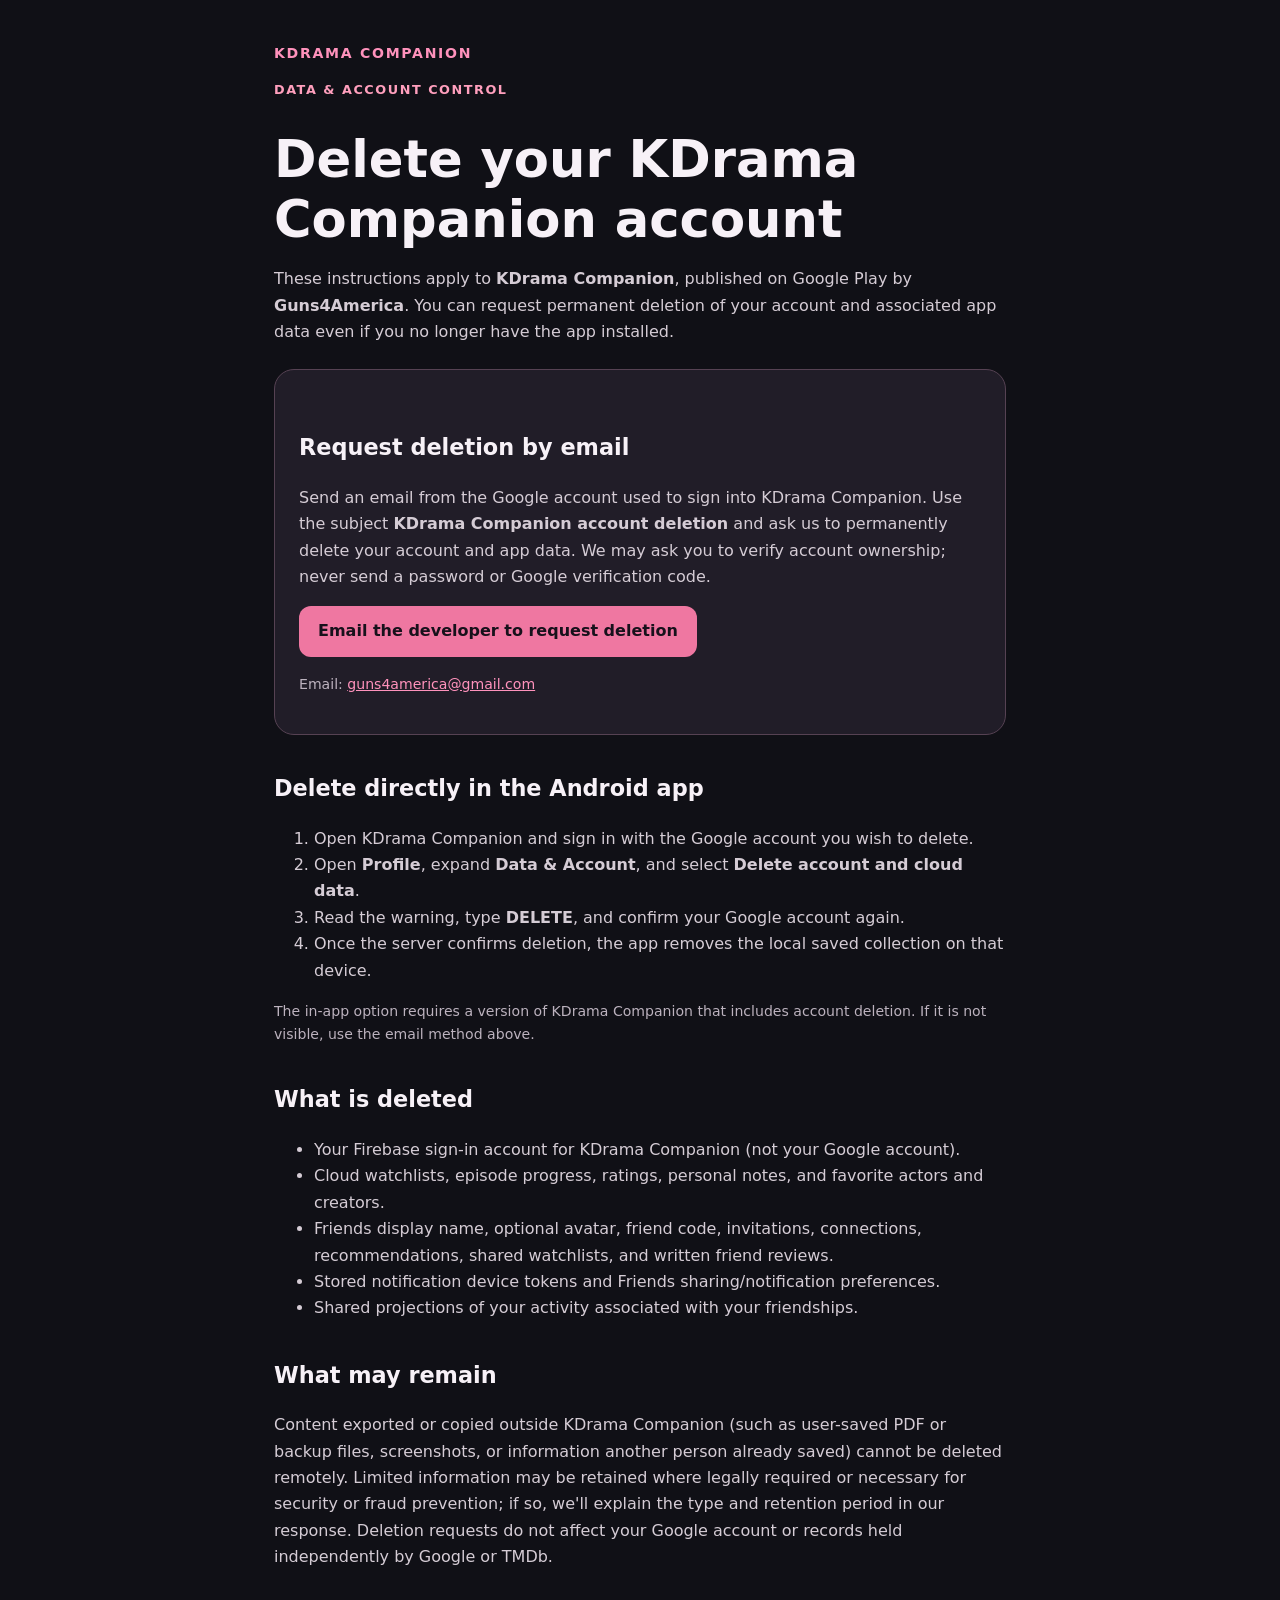
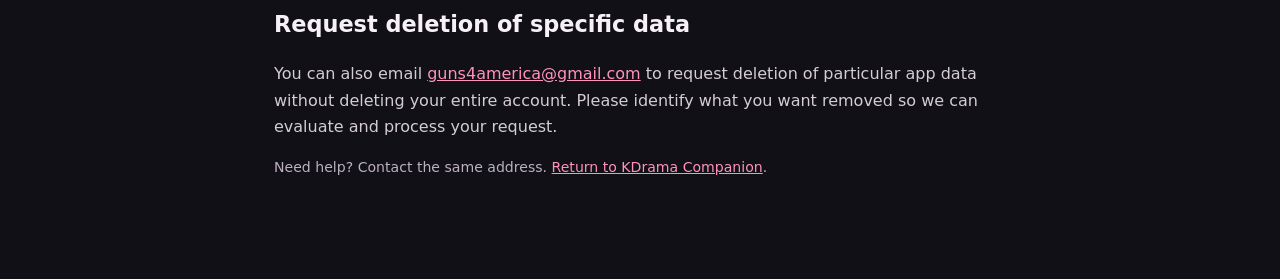
==== delete-account/index.html @ 099b2308 "Add public account and data deletion instructions" ====
<!doctype html>
<html lang="en">
<head>
<meta charset="utf-8"><meta name="viewport" content="width=device-width, initial-scale=1">
<meta name="theme-color" content="#101016">
<meta name="description" content="Request deletion of your KDrama Companion account and associated data.">
<title>Delete your account | KDrama Companion</title>
<link rel="icon" type="image/svg+xml" href="/favicon.svg">
<style>
:root{color-scheme:dark}*{box-sizing:border-box}body{margin:0;background:#101016;color:#f7f1f7;font:16px/1.65 system-ui,-apple-system,Segoe UI,sans-serif}
main{max-width:780px;margin:auto;padding:40px 24px 85px}a{color:#ff92bc}a:focus-visible{outline:3px solid #ff92bc;outline-offset:4px}
.brand{color:#ff92bc;font-weight:800;letter-spacing:.12em;text-decoration:none;font-size:.88rem}
h1{font-size:clamp(2rem,6vw,3.2rem);line-height:1.17;margin:30px 0 15px}h2{font-size:1.4rem;margin-top:35px}
p,li{color:#d5ccd5}.panel{background:#211d28;border:1px solid #564253;border-radius:20px;padding:24px;margin:24px 0}
.action{display:inline-block;background:#ef77a1;color:#17111b;font-weight:750;border-radius:12px;padding:12px 19px;text-decoration:none}
.small{font-size:.88rem;color:#bcb2be}.label{color:#ff9fbd;letter-spacing:.12em;font-size:.8rem;font-weight:800}
</style>
</head>
<body>
<main>
<a class="brand" href="/">KDRAMA COMPANION</a>
<p class="label">DATA &amp; ACCOUNT CONTROL</p>
<h1>Delete your KDrama Companion account</h1>
<p>These instructions apply to <strong>KDrama Companion</strong>, published on Google Play by <strong>Guns4America</strong>. You can request permanent deletion of your account and associated app data even if you no longer have the app installed.</p>
<section class="panel">
<h2>Request deletion by email</h2>
<p>Send an email from the Google account used to sign into KDrama Companion. Use the subject <strong>KDrama Companion account deletion</strong> and ask us to permanently delete your account and app data. We may ask you to verify account ownership; never send a password or Google verification code.</p>
<p><a class="action" href="mailto:guns4america@gmail.com?subject=KDrama%20Companion%20account%20deletion&amp;body=Please%20delete%20my%20KDrama%20Companion%20account%20and%20associated%20data.%0A%0AMy%20Google%20sign-in%20email%3A%20">Email the developer to request deletion</a></p>
<p class="small">Email: <a href="mailto:guns4america@gmail.com">guns4america@gmail.com</a></p>
</section>
<h2>Delete directly in the Android app</h2>
<ol><li>Open KDrama Companion and sign in with the Google account you wish to delete.</li><li>Open <strong>Profile</strong>, expand <strong>Data &amp; Account</strong>, and select <strong>Delete account and cloud data</strong>.</li><li>Read the warning, type <strong>DELETE</strong>, and confirm your Google account again.</li><li>Once the server confirms deletion, the app removes the local saved collection on that device.</li></ol>
<p class="small">The in-app option requires a version of KDrama Companion that includes account deletion. If it is not visible, use the email method above.</p>
<h2>What is deleted</h2>
<ul><li>Your Firebase sign-in account for KDrama Companion (not your Google account).</li><li>Cloud watchlists, episode progress, ratings, personal notes, and favorite actors and creators.</li><li>Friends display name, optional avatar, friend code, invitations, connections, recommendations, shared watchlists, and written friend reviews.</li><li>Stored notification device tokens and Friends sharing/notification preferences.</li><li>Shared projections of your activity associated with your friendships.</li></ul>
<h2>What may remain</h2>
<p>Content exported or copied outside KDrama Companion (such as user-saved PDF or backup files, screenshots, or information another person already saved) cannot be deleted remotely. Limited information may be retained where legally required or necessary for security or fraud prevention; if so, we'll explain the type and retention period in our response. Deletion requests do not affect your Google account or records held independently by Google or TMDb.</p>
<h2>Request deletion of specific data</h2>
<p>You can also email <a href="mailto:guns4america@gmail.com?subject=KDrama%20Companion%20data%20deletion%20request">guns4america@gmail.com</a> to request deletion of particular app data without deleting your entire account. Please identify what you want removed so we can evaluate and process your request.</p>
<p class="small">Need help? Contact the same address. <a href="/">Return to KDrama Companion</a>.</p>
</main>
</body></html>
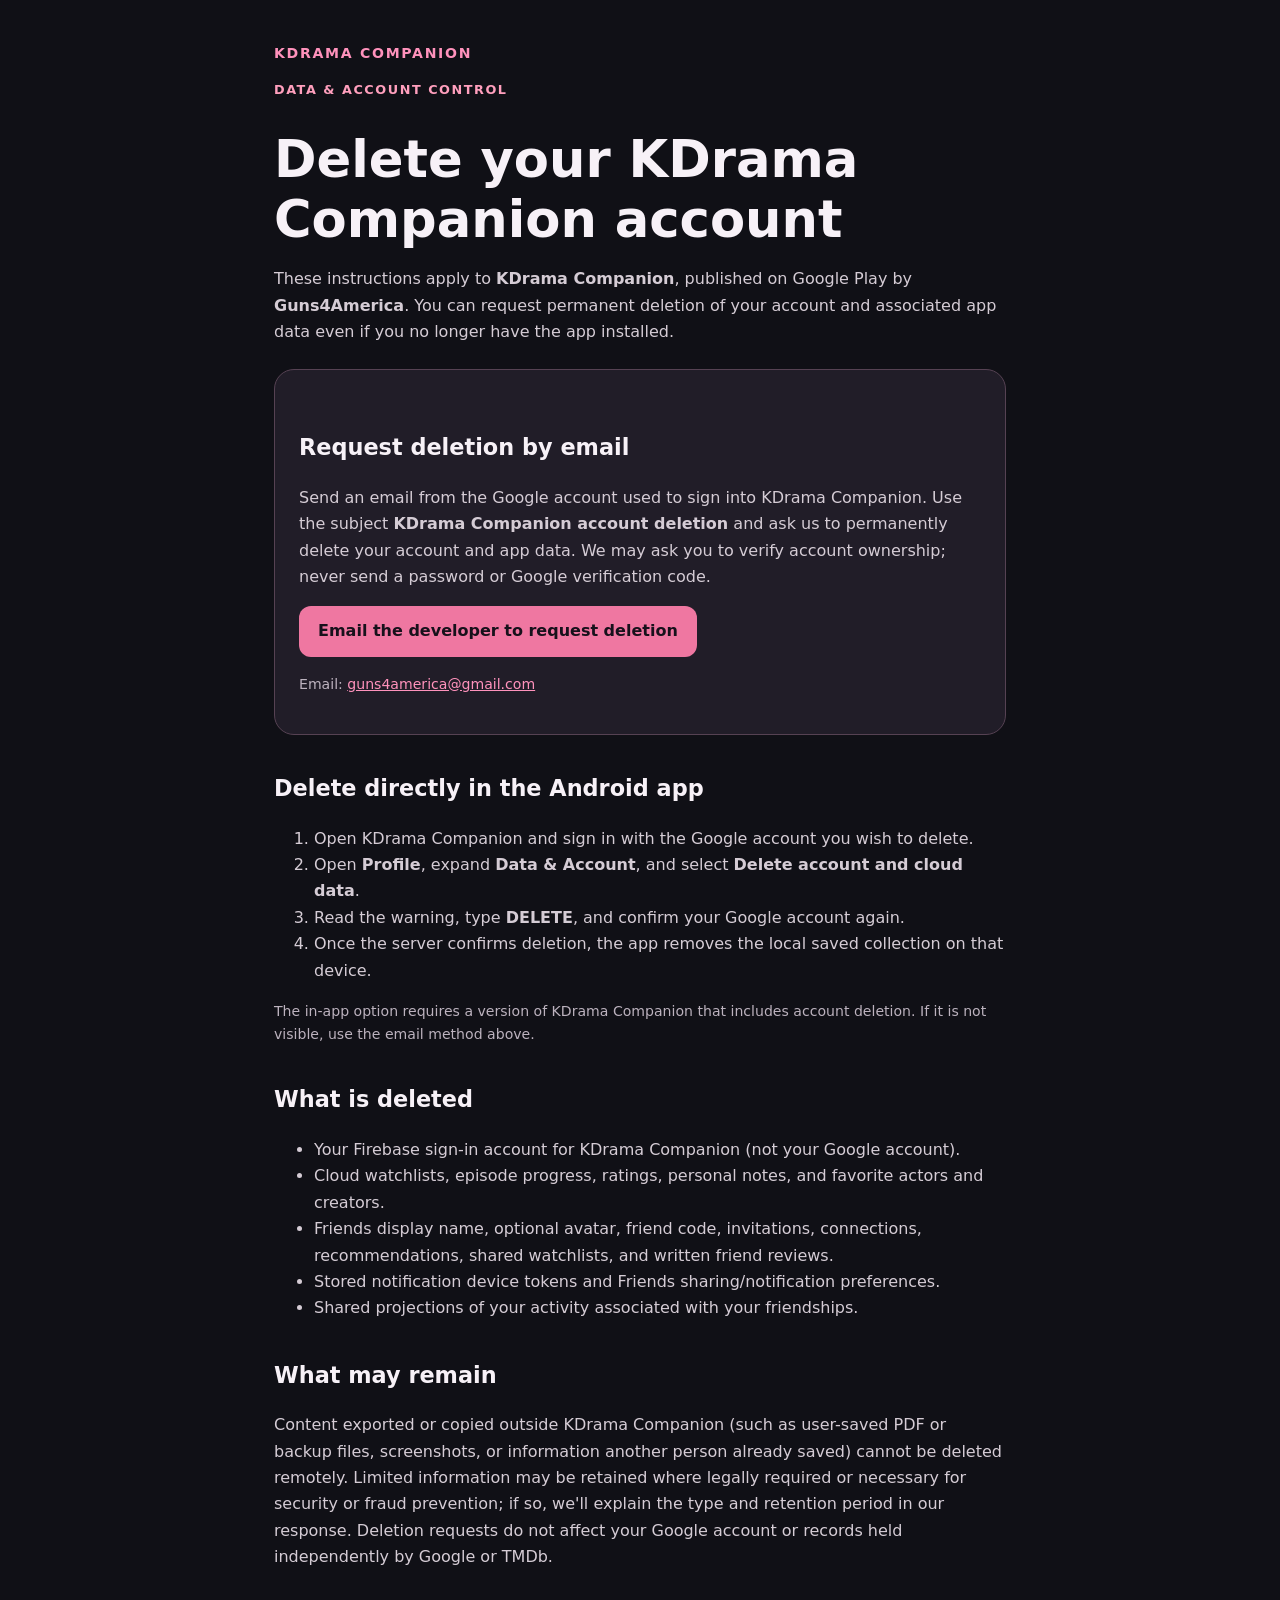
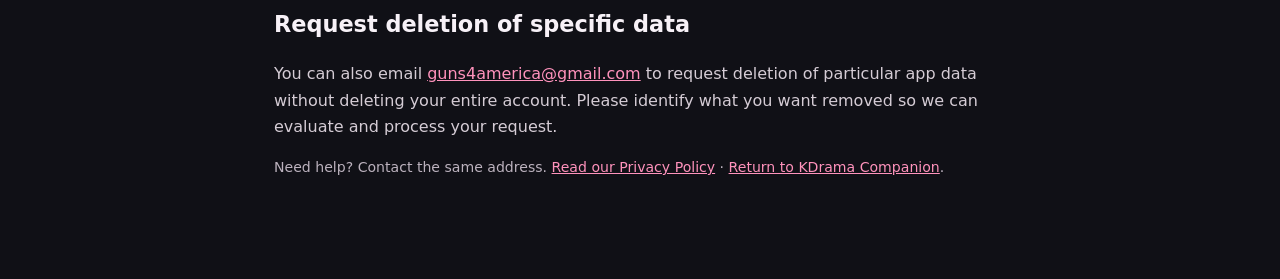
==== commit b450ac23: "Publish KDrama Companion privacy policy and site links" ====
--- a/delete-account/index.html
+++ b/delete-account/index.html
@@ -37,6 +37,6 @@
 <p>Content exported or copied outside KDrama Companion (such as user-saved PDF or backup files, screenshots, or information another person already saved) cannot be deleted remotely. Limited information may be retained where legally required or necessary for security or fraud prevention; if so, we'll explain the type and retention period in our response. Deletion requests do not affect your Google account or records held independently by Google or TMDb.</p>
 <h2>Request deletion of specific data</h2>
 <p>You can also email <a href="mailto:guns4america@gmail.com?subject=KDrama%20Companion%20data%20deletion%20request">guns4america@gmail.com</a> to request deletion of particular app data without deleting your entire account. Please identify what you want removed so we can evaluate and process your request.</p>
-<p class="small">Need help? Contact the same address. <a href="/">Return to KDrama Companion</a>.</p>
+<p class="small">Need help? Contact the same address. <a href="/privacy/">Read our Privacy Policy</a> · <a href="/">Return to KDrama Companion</a>.</p>
 </main>
 </body></html>
